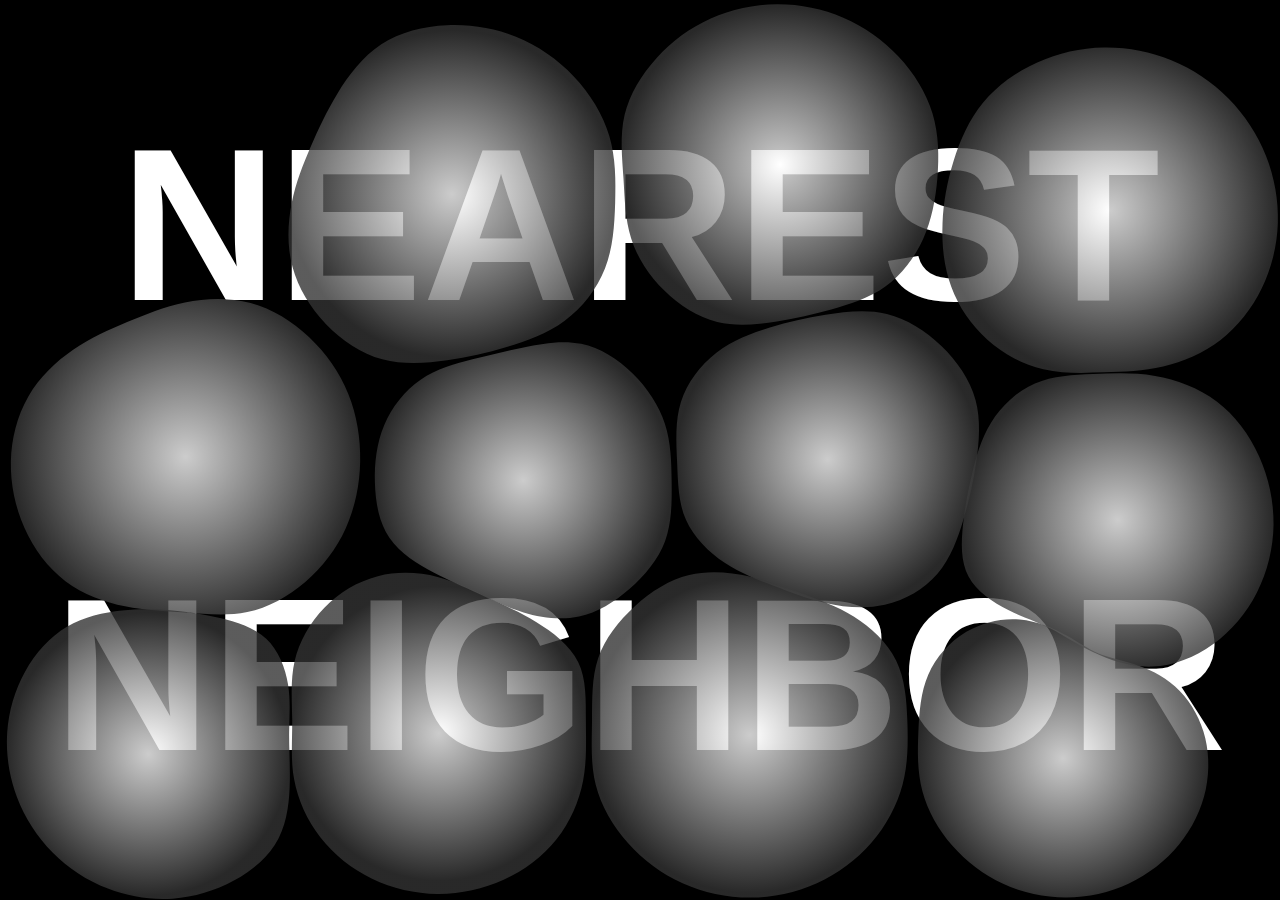
==== index.html @ 2f800813 "center text" ====
<html>
<head>
  <title>Fluid simulation with balls</title>
  <script src="https://code.jquery.com/jquery-3.5.1.min.js" integrity="sha256-9/aliU8dGd2tb6OSsuzixeV4y/faTqgFtohetphbbj0=" crossorigin="anonymous"></script>
  <script type="text/javascript" src="paper-full.js"></script>
  <script type="text/paperscript" src="blob.js" canvas="myCanvas"></script>
  <meta name="viewport" content="width=device-width, initial-scale=1, minimum-scale=1, maximum-scale=1, user-scalable=no">
  <!-- <script type="text/paperscript" src="blob2.js" canvas="myCanvas"></script> -->

</head>
<body style="margin:0;padding:0;background:black;">
  <canvas id="myCanvas" resize style="width:100%;height:100vh;"></canvas>
  <h1 id="bg-title" style="
  position: absolute;
  top: 0;
  font-size: 17vw;
  width: 100%;
  padding: 0;
  margin: 0;
  z-index: -9000000;
  font-family: sans-serif;
  text-align: center;
  font-weight: bolder;
  color: #FFF;
  line-height: 50vh;
">NEAREST <br> NEIGHBOR</h1>
</body>
</html>
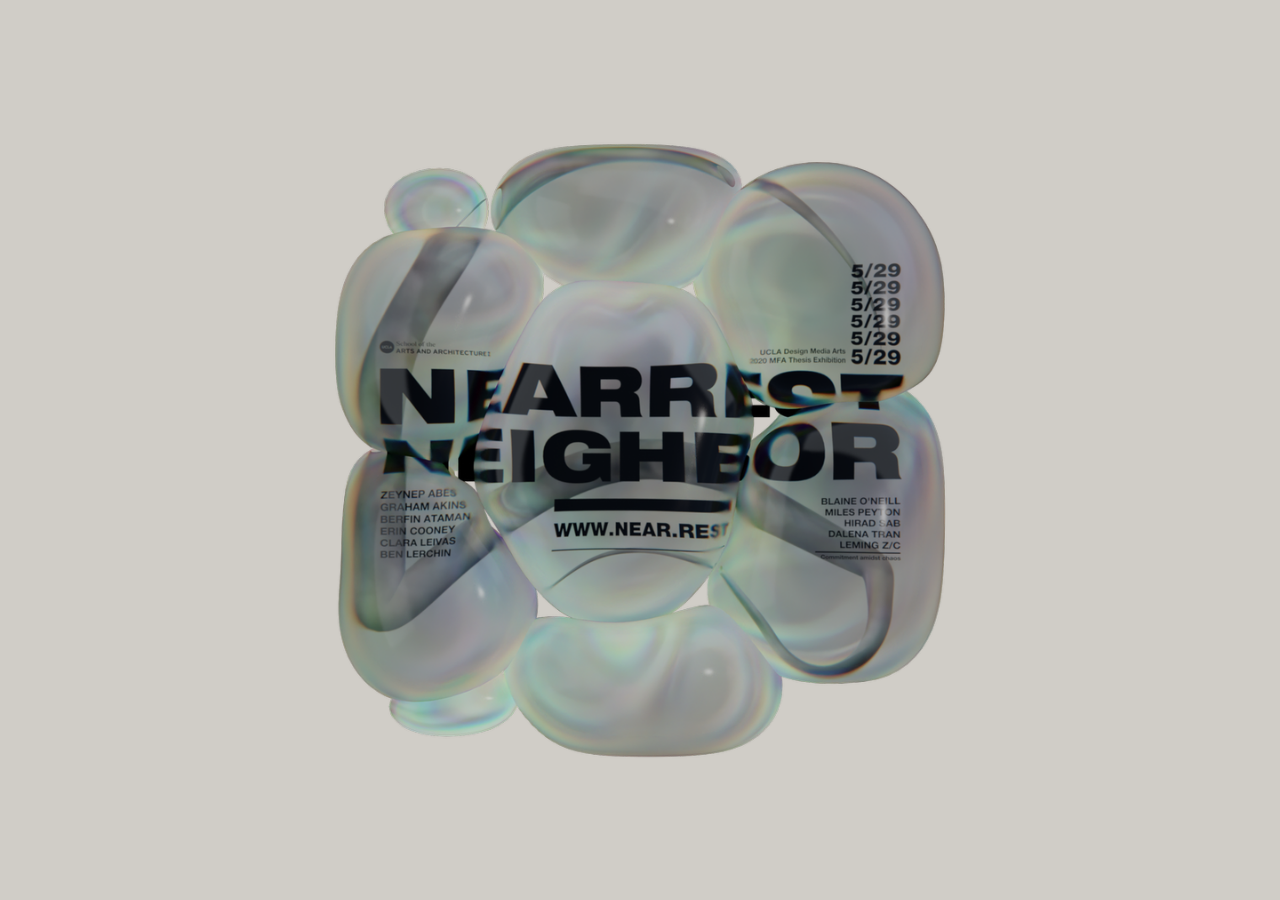
==== commit f2b8abf1: "temptgp" ====
--- a/index.html
+++ b/index.html
@@ -1,28 +1,25 @@
 <html>
+
 <head>
-  <title>Fluid simulation with balls</title>
-  <script src="https://code.jquery.com/jquery-3.5.1.min.js" integrity="sha256-9/aliU8dGd2tb6OSsuzixeV4y/faTqgFtohetphbbj0=" crossorigin="anonymous"></script>
-  <script type="text/javascript" src="paper-full.js"></script>
-  <script type="text/paperscript" src="blob.js" canvas="myCanvas"></script>
-  <meta name="viewport" content="width=device-width, initial-scale=1, minimum-scale=1, maximum-scale=1, user-scalable=no">
-  <!-- <script type="text/paperscript" src="blob2.js" canvas="myCanvas"></script> -->
+	<title>NEARREST NEIGHBOR</title>
+	<link rel="stylesheet" href="css/style.css">
+	<meta name="viewport"
+		content="width=device-width, initial-scale=1, minimum-scale=1, maximum-scale=1, user-scalable=no">
+	<meta property="og:title" content="NEARREST NEIGHBOR" />
+	<!-- Name, not URL (e.g. Apple, not apple.com) -->
+	<meta property="og:site_name" content="NEARREST NEIGHBOR" />
+	<meta property="og:url" content="http://near.rest/" />
+	<meta property="og:description" content="UCLA Design Media Arts | 2020 MFA Thesis Exhibition" />
+	<meta property="og:image" content="img/hero.png" />
+	<meta property="og:image:width" content="720" />
+	<meta property="og:image:height" content="720" />
 
 </head>
-<body style="margin:0;padding:0;background:black;">
-  <canvas id="myCanvas" resize style="width:100%;height:100vh;"></canvas>
-  <h1 id="bg-title" style="
-  position: absolute;
-  top: 0;
-  font-size: 17vw;
-  width: 100%;
-  padding: 0;
-  margin: 0;
-  z-index: -9000000;
-  font-family: sans-serif;
-  text-align: center;
-  font-weight: bolder;
-  color: #FFF;
-  line-height: 50vh;
-">NEAREST <br> NEIGHBOR</h1>
+
+<body class="temp-body">
+	<div class="temp-container">
+		<img src="imgs/hero.png">
+	</div>
 </body>
+
 </html>--- a/css/style.css
+++ b/css/style.css
@@ -0,0 +1,53 @@
+.temp-container {
+  display: flex;
+  align-items: center;
+  justify-content: center;
+  width: 100%;
+  height: 100%;
+}
+
+.temp-container img{
+	width: 50%;
+	max-width: 720px;
+	height: auto;
+}
+
+.temp-body {
+	margin: 0;
+	padding: 0;
+	background: #D0CDC7;
+  }
+
+body {
+  margin: 0;
+  padding: 0;
+  background: #574dc8;
+}
+
+canvas {
+  width: 100%;
+  height: 100vh;
+}
+
+.main-container {
+  position: absolute;
+  top: 0;
+  height: 90%;
+  width: 100%;
+  display: flex;
+  align-items: center;
+  justify-content: center;
+  text-align: center;
+  z-index: -9999999;
+}
+
+#bg-title {
+  padding: 0;
+  margin: 0;
+  font-size: 17vw;
+  font-family: sans-serif;
+  color: #e3f994;
+  line-height: 17vw;
+  width: 100%;
+  text-align: center;
+}
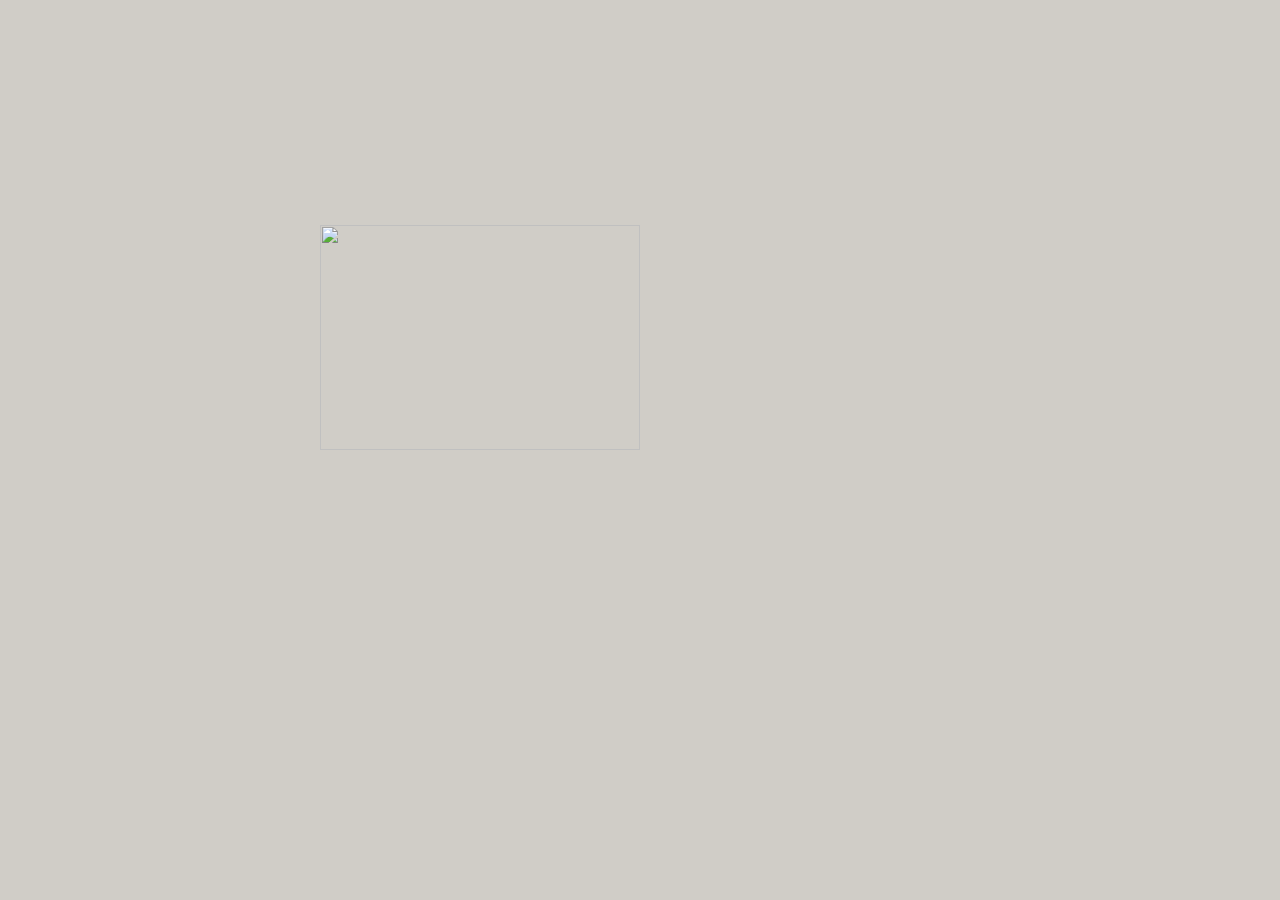
==== commit 3cce4184: "fullscreen" ====
--- a/index.html
+++ b/index.html
@@ -10,16 +10,27 @@
 	<meta property="og:site_name" content="NEARREST NEIGHBOR" />
 	<meta property="og:url" content="http://near.rest/" />
 	<meta property="og:description" content="UCLA Design Media Arts | 2020 MFA Thesis Exhibition" />
-	<meta property="og:image" content="img/hero.png" />
-	<meta property="og:image:width" content="720" />
-	<meta property="og:image:height" content="720" />
+	<meta property="og:image" content="http://near.rest/imgs/ogimagecomp.jpg" />
+	<meta property="og:image:width" content="1200" />
+	<meta property="og:image:height" content="1200" />
+	<!-- Chrome, Firefox OS and Opera -->
+	<meta name="theme-color" content="#efefef">
+	<!-- Windows Phone -->
+	<meta name="msapplication-navbutton-color" content="#efefef">
+	<!-- iOS Safari -->
+	<meta name="apple-mobile-web-app-status-bar-style" content="#efefef">
+
 
 </head>
 
-<body class="temp-body">
+<body class="temp-body" >
 	<div class="temp-container">
-		<img src="imgs/hero.png">
+		<img src="imgs/longer-720.jpg" onclick="document.documentElement.webkitRequestFullScreen()">
 	</div>
 </body>
 
+<script>
+	window.onload
+</script>
+
 </html>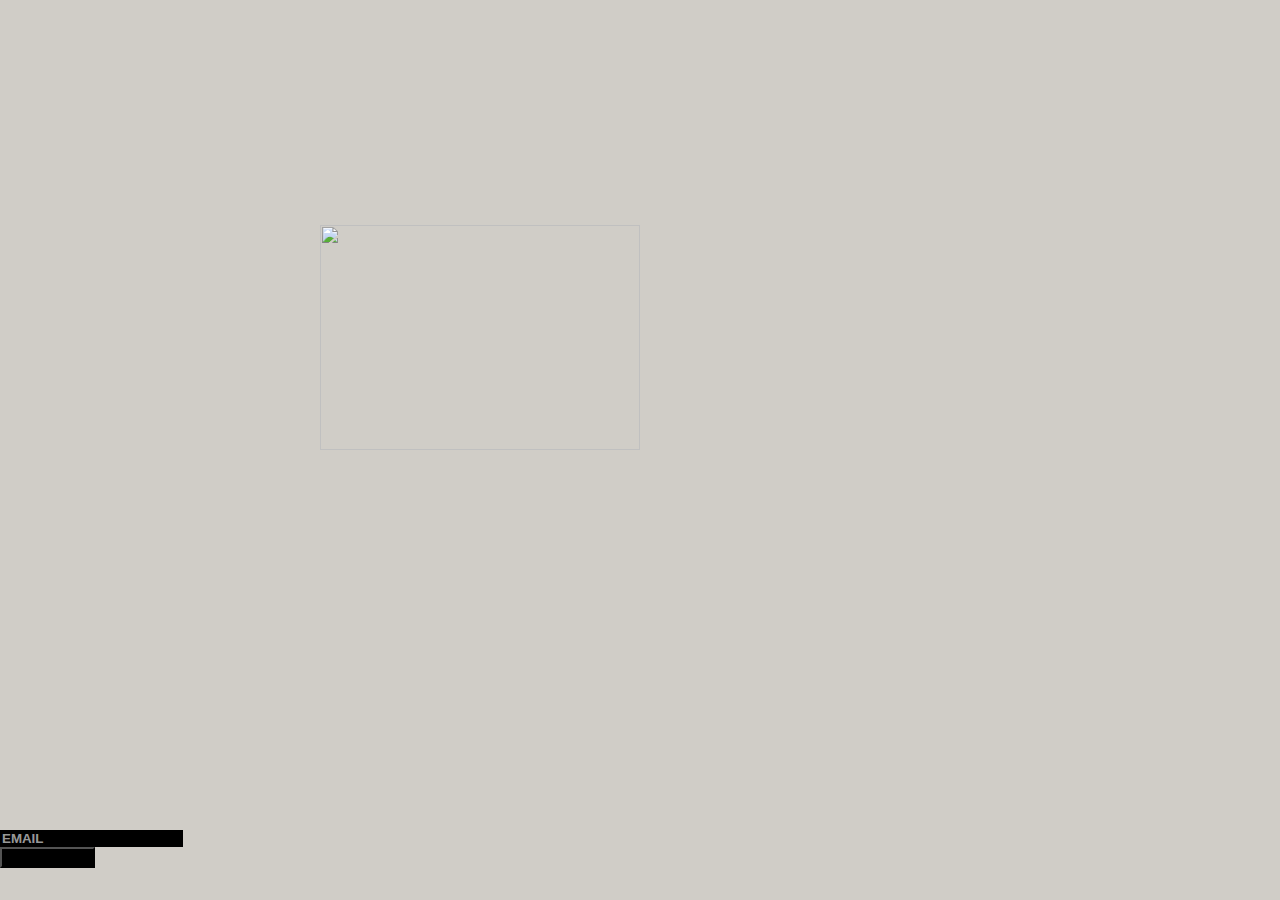
==== commit 1bb7c0ff: "fix og image" ====
--- a/index.html
+++ b/index.html
@@ -13,24 +13,115 @@
 	<meta property="og:image" content="http://near.rest/imgs/ogimagecomp.jpg" />
 	<meta property="og:image:width" content="1200" />
 	<meta property="og:image:height" content="1200" />
-	<!-- Chrome, Firefox OS and Opera -->
+
+	<link rel="apple-touch-icon" sizes="180x180" href="imgs/apple-touch-icon.png">
+	<link rel="icon" type="image/png" sizes="32x32" href="imgs/favicon-32x32.png">
+	<link rel="icon" type="image/png" sizes="16x16" href="imgs/favicon-16x16.png">
+	<link rel="manifest" href="imgs/site.webmanifest">
+	<link rel="mask-icon" href="imgs/safari-pinned-tab.svg" color="#574dc8">
+	<link rel="shortcut icon" href="imgs/favicon.ico">
+	<meta name="apple-mobile-web-app-title" content="NEAR.REST">
+	<meta name="application-name" content="NEAR.REST">
+	<meta name="msapplication-TileColor" content="#efefef">
+	<meta name="msapplication-config" content="imgs/browserconfig.xml">
 	<meta name="theme-color" content="#efefef">
-	<!-- Windows Phone -->
 	<meta name="msapplication-navbutton-color" content="#efefef">
-	<!-- iOS Safari -->
 	<meta name="apple-mobile-web-app-status-bar-style" content="#efefef">
 
+	<link href="//cdn-images.mailchimp.com/embedcode/horizontal-slim-10_7.css" rel="stylesheet" type="text/css">
+	<style type="text/css">
+		#mc_embed_signup {
+			background: transparent;
+			clear: left;
+			font: 14px Helvetica, Arial, sans-serif;
+			width: 100%;
+			position: fixed;
+			bottom: 0;
+			left: 0;
+			padding-bottom: 2.5%;
+		}
 
+		#mc_embed_signup form{
+			padding: 0;
+			margin: 0;
+		}
+
+		#mc_embed_signup .button:hover {
+			background-color: white;
+			cursor: pointer;
+			color: black;
+			box-shadow: 0px 0px 50px #EFF3E6;
+		}
+
+		#mc_embed_signup .button {
+			background-color: black;
+			cursor: pointer;
+			font-weight: bolder;
+		}
+		#mc_embed_signup input.email{
+			font-weight: bolder;
+			background: black;
+			color: white;
+			border: none;
+			transition: all 0.23s ease-in-out 0s;
+		}
+
+		#mc_embed_signup input.email::placeholder{
+			transition: all 0.23s ease-in-out 0s;
+			color: rgba(255, 255, 255, 0.61);
+		}
+
+		#mc_embed_signup input.email:hover {
+			background-color: white;
+			cursor: pointer;
+			color: black;
+			box-shadow: 0px 0px 50px #EFF3E6;
+		}
+
+		#mc_embed_signup input.email:hover::placeholder {
+			cursor: pointer;
+			color: rgba(0, 0, 0, 0.425);
+		}
+
+		#mc_embed_signup input.email:focus{
+			color: white;
+			outline: none;
+			background: black;
+			box-shadow: 0px 0px 50px #EFF3E6;
+		}
+
+	</style>
 </head>
 
-<body class="temp-body" >
+<body class="temp-body">
 	<div class="temp-container">
-		<img src="imgs/longer-720.jpg" onclick="document.documentElement.webkitRequestFullScreen()">
+		<img src="imgs/longer-720.jpg" onclick="document.documentElement.requestFullscreen()">
 	</div>
+	<!-- Begin Mailchimp Signup Form -->
+
+	<div id="mc_embed_signup">
+		<form action="https://rest.us18.list-manage.com/subscribe/post?u=a3fbae6238f138617c3d42d22&amp;id=4e11d04187"
+			method="post" id="mc-embedded-subscribe-form" name="mc-embedded-subscribe-form" class="validate"
+			target="_blank" novalidate>
+			<div id="mc_embed_signup_scroll">
+
+				<input type="email" value="" name="EMAIL" class="email" id="mce-EMAIL" placeholder="EMAIL"
+					required>
+				<div style="position: absolute; left: -5000px;" aria-hidden="true"><input type="text"
+						name="b_a3fbae6238f138617c3d42d22_4e11d04187" tabindex="-1" value=""></div>
+				<div class="clear"><input type="submit" value="SUBSCRIBE" name="subscribe" id="mc-embedded-subscribe"
+						class="button"></div>
+			</div>
+		</form>
+	</div>
+
+	<!--End mc_embed_signup-->
 </body>
 
 <script>
-	window.onload
+	window.onload = function () {
+		window.scrollTo(0, 5000);
+	}
 </script>
 
 </html>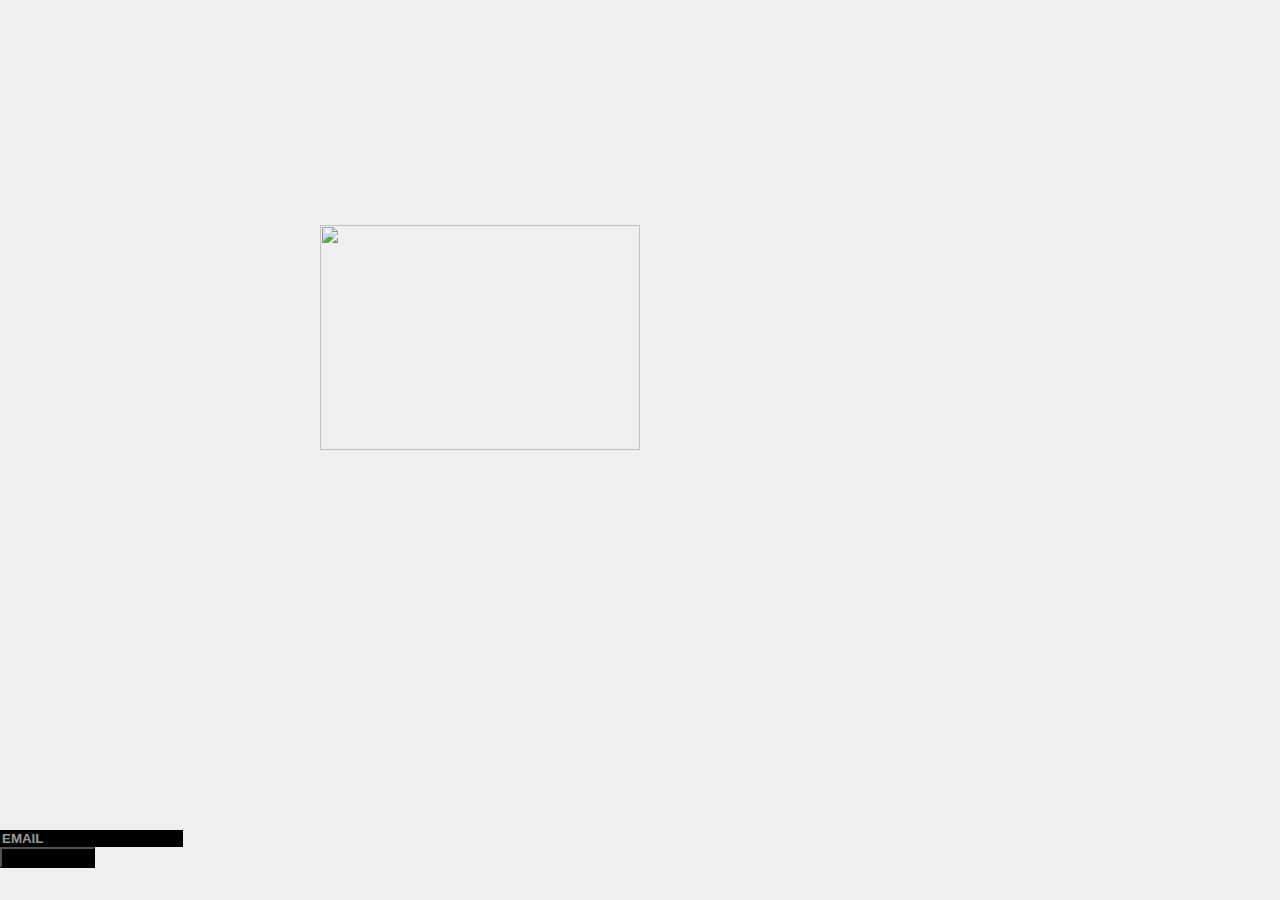
==== commit cd917075: "replace hero" ====
--- a/index.html
+++ b/index.html
@@ -95,7 +95,7 @@
 
 <body class="temp-body">
 	<div class="temp-container">
-		<img src="imgs/longer-720.jpg" onclick="document.documentElement.requestFullscreen()">
+		<img src="imgs/Hero-720.png" onclick="document.documentElement.requestFullscreen()">
 	</div>
 	<!-- Begin Mailchimp Signup Form -->
 
--- a/css/style.css
+++ b/css/style.css
@@ -6,17 +6,34 @@
   height: 100%;
 }
 
-.temp-container img{
-	width: 50%;
-	max-width: 720px;
-	height: auto;
+.temp-container img {
+  width: 50%;
+  max-width: 720px;
+  height: auto;
+  padding-top: 5%;
+  padding-bottom: 5%;
+}
+
+@media only screen and (max-width: 768px) {
+  .temp-container img {
+    width: 90%;
+    max-width: 720px;
+    height: auto;
+    padding-top: 5%;
+    padding-bottom: 5%;
+  }
 }
 
 .temp-body {
-	margin: 0;
-	padding: 0;
-	background: #D0CDC7;
-  }
+  margin: 0;
+  padding: 0;
+  background: #efefef;
+  -ms-overflow-style: none;
+}
+
+.temp-body::-webkit-scrollbar {
+  display: none;
+}
 
 body {
   margin: 0;
